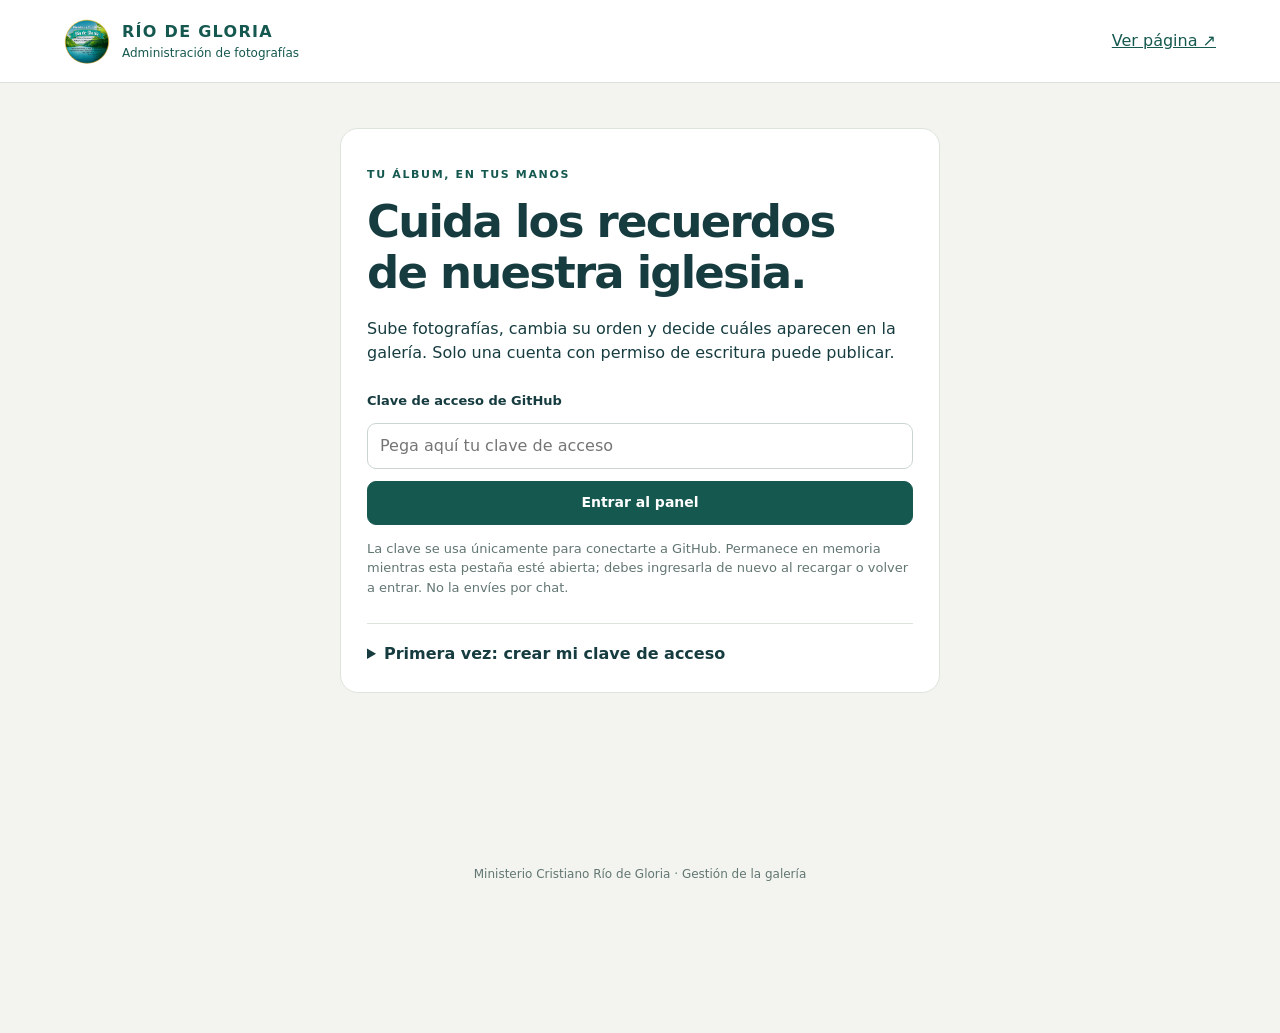
==== admin.html @ ab8c47f9 "Agregar panel visual para subir, ordenar y retirar fotos de la galería" ====
<!doctype html>
<html lang="es">
<head>
<meta charset="utf-8"><meta name="viewport" content="width=device-width,initial-scale=1">
<meta name="robots" content="noindex,nofollow"><meta name="referrer" content="no-referrer">
<meta http-equiv="Content-Security-Policy" content="default-src 'none'; script-src 'self'; style-src 'self'; img-src 'self' blob: data:; connect-src 'self' https://api.github.com; base-uri 'none'; form-action 'none'; object-src 'none'">
<title>Administrar fotografías · Río de Gloria</title>
<link rel="icon" href="log/logo-iglesia.jpeg"><link rel="stylesheet" href="assets/admin.css">
<script src="assets/admin.js" defer></script>
</head>
<body>
<header><a class="brand" href="index.html"><img src="log/logo-iglesia.jpeg" alt=""><span>RÍO DE GLORIA<small>Administración de fotografías</small></span></a><a href="index.html" target="_blank" rel="noopener">Ver página ↗</a></header>
<main>
<section id="login" class="login panel">
<p class="eyebrow">TU ÁLBUM, EN TUS MANOS</p><h1>Cuida los recuerdos<br>de nuestra iglesia.</h1>
<p>Sube fotografías, cambia su orden y decide cuáles aparecen en la galería. Solo una cuenta con permiso de escritura puede publicar.</p>
<form id="connect-form"><label for="token">Clave de acceso de GitHub</label><input id="token" type="password" autocomplete="off" spellcheck="false" required placeholder="Pega aquí tu clave de acceso"><button class="primary" type="submit" id="connect">Entrar al panel</button></form>
<p class="muted">La clave se usa únicamente para conectarte a GitHub. Permanece en memoria mientras esta pestaña esté abierta; debes ingresarla de nuevo al recargar o volver a entrar. No la envíes por chat.</p>
<details><summary>Primera vez: crear mi clave de acceso</summary><ol><li>Entra con la cuenta <strong>RiodeGloria</strong> a <a href="https://github.com/settings/personal-access-tokens/new" target="_blank" rel="noopener noreferrer">crear una clave en GitHub ↗</a>.</li><li>Escribe un nombre, por ejemplo <strong>Panel de fotos</strong>, y elige una fecha de vencimiento.</li><li>En <strong>Resource owner</strong>, elige <strong>RiodeGloria</strong>. En <strong>Repository access</strong>, selecciona <strong>Only select repositories</strong> y marca solo <strong>rio-de-gloria</strong>.</li><li>En los permisos del repositorio, agrega <strong>Contents: Read and write</strong>. Metadata de lectura se incluye automáticamente. No necesitas otros permisos.</li><li>Presiona <strong>Generate token</strong>, copia la clave y pégala arriba. Guárdala en tu administrador de contraseñas para volver a entrar; puedes revocarla desde GitHub cuando quieras.</li></ol></details>
</section>
<div id="status" role="status" aria-live="polite"></div>
<section id="editor" hidden>
<div class="heading"><div><p class="eyebrow">ÁLBUM DE LA IGLESIA</p><h1>Mis fotografías <span id="total"></span></h1><p>Arrastra las fotos en computadora o usa «Mover a» en tu teléfono.</p></div><button id="logout" type="button">Salir</button></div>
<div class="panel toolbar"><label class="upload primary">＋ Subir fotografías<input id="upload" type="file" accept="image/jpeg,image/png,image/webp" multiple></label><label>Categoría<select id="filter"><option>Todas</option><option>Historia</option><option>Construcción</option><option>Cultos</option><option>Comunidad</option><option>Espacios</option></select></label><label class="search">Buscar<input id="search" type="search" placeholder="Descripción de la fotografía"></label></div>
<p class="hint">Los números indican la posición en la galería completa. Puedes seleccionar varias fotos JPG, PNG o WebP (máximo 20 por carga y 20 MB por foto). Se optimizan automáticamente para la página.</p>
<div id="photo-grid" class="photo-grid"></div><p id="empty" hidden>No hay fotografías para mostrar con este filtro.</p>
<div class="savebar"><div><strong id="changes">Sin cambios pendientes</strong><small>Los cambios solo aparecen en la página después de publicar.</small></div><div class="actions"><button id="undo" disabled>Deshacer</button><button id="preview">Vista previa</button><button id="publish" class="primary" disabled>Guardar y publicar</button></div></div>
</section>
</main>
<dialog id="confirm"><h2>¿Publicar los cambios?</h2><p id="summary"></p><p>Se actualizará la galería de la página pública. GitHub puede tardar unos minutos en mostrar la nueva versión.</p><div class="actions"><button id="cancel-publish">Seguir editando</button><button id="confirm-publish" class="primary">Sí, publicar</button></div></dialog>
<dialog id="preview-dialog"><div class="heading"><h2>Vista previa del álbum</h2><button id="close-preview">Cerrar ✕</button></div><p>Este es el orden completo que tendrá la galería. Toca una imagen para ampliarla.</p><div id="preview-grid" class="preview-grid"></div></dialog>
<dialog id="zoom"><button id="close-zoom">Cerrar ✕</button><img id="zoom-image" alt=""><p id="zoom-caption"></p></dialog>
<footer>Ministerio Cristiano Río de Gloria · Gestión de la galería</footer>
</body></html>
---- assets/admin.css ----
:root{font-family:system-ui,-apple-system,sans-serif;color:#163c40;background:#f3f4ef;font-size:16px;line-height:1.5;--green:#15584f;--muted:#627672}*{box-sizing:border-box}body{margin:0}a{color:var(--green)}header{display:flex;align-items:center;justify-content:space-between;padding:18px max(5vw,20px);background:#fff;border-bottom:1px solid #dbe2da;gap:16px}.brand{display:flex;gap:12px;align-items:center;text-decoration:none;font-weight:800;letter-spacing:.08em}.brand img{width:46px;height:46px;border-radius:50%;object-fit:cover}.brand small{display:block;font-weight:400;letter-spacing:0;font-size:12px}main{max-width:1240px;margin:auto;padding:35px 24px 150px}h1{font-size:clamp(29px,4vw,45px);line-height:1.15;letter-spacing:-.04em;margin:8px 0 18px}h2{line-height:1.2}.eyebrow{font-size:11px;font-weight:800;letter-spacing:.15em;color:var(--green)}p{margin:12px 0}.panel{background:#fff;border:1px solid #dde4db;border-radius:18px;padding:26px}.login{max-width:600px;margin:10px auto}.login form{display:grid;gap:12px;margin:26px 0 14px}.muted,.hint{color:var(--muted);font-size:13px}.hint{margin:20px 0}details{margin-top:26px;padding-top:18px;border-top:1px solid #dde4db}summary{cursor:pointer;font-weight:700}li{padding:7px 0}label{display:grid;gap:5px;font-size:13px;font-weight:650}input,select,button,.upload{font:inherit;border-radius:9px;border:1px solid #cad6cf;background:#fff;color:inherit;padding:10px 12px;min-height:44px}input,select{width:100%;min-width:0}button,.upload{cursor:pointer;font-size:14px;font-weight:650}button:hover{background:#edf3ed}button:disabled{opacity:.45;cursor:default}.primary{background:var(--green);color:white;border-color:var(--green)}.primary:hover{background:#0e453e}.heading{display:flex;justify-content:space-between;align-items:center;gap:16px}.heading p:not(.eyebrow){color:var(--muted)}#total{display:inline-block;border-radius:10px;background:#e3eadd;padding:4px 10px;font-size:19px;vertical-align:middle;letter-spacing:0}.toolbar{display:flex;align-items:end;gap:16px;padding:18px;flex-wrap:wrap}.toolbar label{flex:1;min-width:140px}.toolbar .upload{flex:0 0 auto;display:block;position:relative;overflow:hidden;padding:12px 18px;font-size:14px}.upload input{position:absolute;inset:0;width:100%;opacity:0;cursor:pointer}.search{flex:2!important}.photo-grid{display:grid;grid-template-columns:repeat(4,minmax(0,1fr));gap:18px}.photo{background:#fff;border:1px solid #dde4db;border-radius:14px;overflow:hidden}.photo.dragging{opacity:.4}.photo.drop-target{outline:3px solid #3b947e}.thumb{position:relative;background:#e7eae4;height:174px}.thumb img{width:100%;height:100%;object-fit:cover;cursor:zoom-in}.number{position:absolute;top:10px;left:10px;background:#fff;color:#16433b;border-radius:20px;padding:3px 10px;font-size:13px;font-weight:800;box-shadow:0 1px 5px #0002}.new{position:absolute;bottom:8px;right:8px;background:#15584f;color:white;border-radius:5px;padding:2px 7px;font-size:11px}.card-body{padding:13px;display:grid;gap:11px}.card-body input,.card-body select{font-size:13px}.move-row{display:flex;gap:6px;align-items:end}.move-row label{flex:1}.move-row input{width:100%}.move-row button{padding:9px}.bottom-row{display:flex;gap:6px;justify-content:space-between}.remove{color:#963b34;border-color:#e1c9c6}.savebar{position:fixed;z-index:10;bottom:0;left:0;right:0;background:#fff;box-shadow:0 -3px 20px #183e3714;border-top:1px solid #dbe2da;padding:18px max(24px,calc((100vw - 1192px)/2));display:flex;align-items:center;justify-content:space-between;gap:15px}.savebar small{display:block;font-size:12px;color:var(--muted)}.actions{display:flex;gap:8px;flex-wrap:wrap}#status:empty{display:none}#status{position:sticky;top:10px;z-index:20;background:#e2efdf;border:1px solid #b8d5af;border-radius:12px;padding:14px 18px;margin:0 0 24px;overflow-wrap:anywhere}#status.error{background:#fff0ed;border-color:#e9aaa0;color:#842b23}dialog{border:1px solid #d7dfd3;border-radius:18px;padding:26px;max-width:min(620px,94vw);color:inherit}dialog::backdrop{background:#082a28bd}#preview-dialog{max-width:1000px;width:94vw;height:88vh}.preview-grid{display:grid;grid-template-columns:repeat(4,minmax(0,1fr));gap:15px}.preview-grid button{padding:0;overflow:hidden;text-align:left}.preview-grid img{display:block;width:100%;height:150px;object-fit:cover}.preview-grid span{display:block;padding:8px;font-size:12px}#zoom{max-width:94vw;width:900px;text-align:right}#zoom-image{display:block;width:100%;height:65vh;object-fit:contain;margin-top:15px}#zoom-caption{text-align:center}footer{text-align:center;color:var(--muted);font-size:12px;padding:12px 20px 150px}[hidden]{display:none!important}:focus-visible{outline:3px solid #c89527;outline-offset:3px}body.busy #editor{pointer-events:none;opacity:.7}@media(max-width:1000px){.photo-grid{grid-template-columns:repeat(3,minmax(0,1fr))}}@media(max-width:700px){.photo-grid{grid-template-columns:repeat(2,minmax(0,1fr));gap:12px}main{padding:22px 14px 200px}.panel{padding:19px}.thumb{height:160px}.card-body{padding:10px}.savebar{padding:12px 14px;display:block}.savebar .actions{margin-top:10px}.savebar .actions button{flex:1;font-size:12px;padding:9px 7px}.toolbar .upload{width:100%;text-align:center}.preview-grid{grid-template-columns:repeat(2,minmax(0,1fr))}header{padding:15px}.brand{font-size:12px}header>a:last-child{font-size:12px}.bottom-row button{font-size:12px;padding:7px}.login{margin:0}.move-row button{font-size:12px}.heading h1{font-size:30px}}@media(max-width:370px){.photo-grid{grid-template-columns:1fr}.thumb{height:220px}}
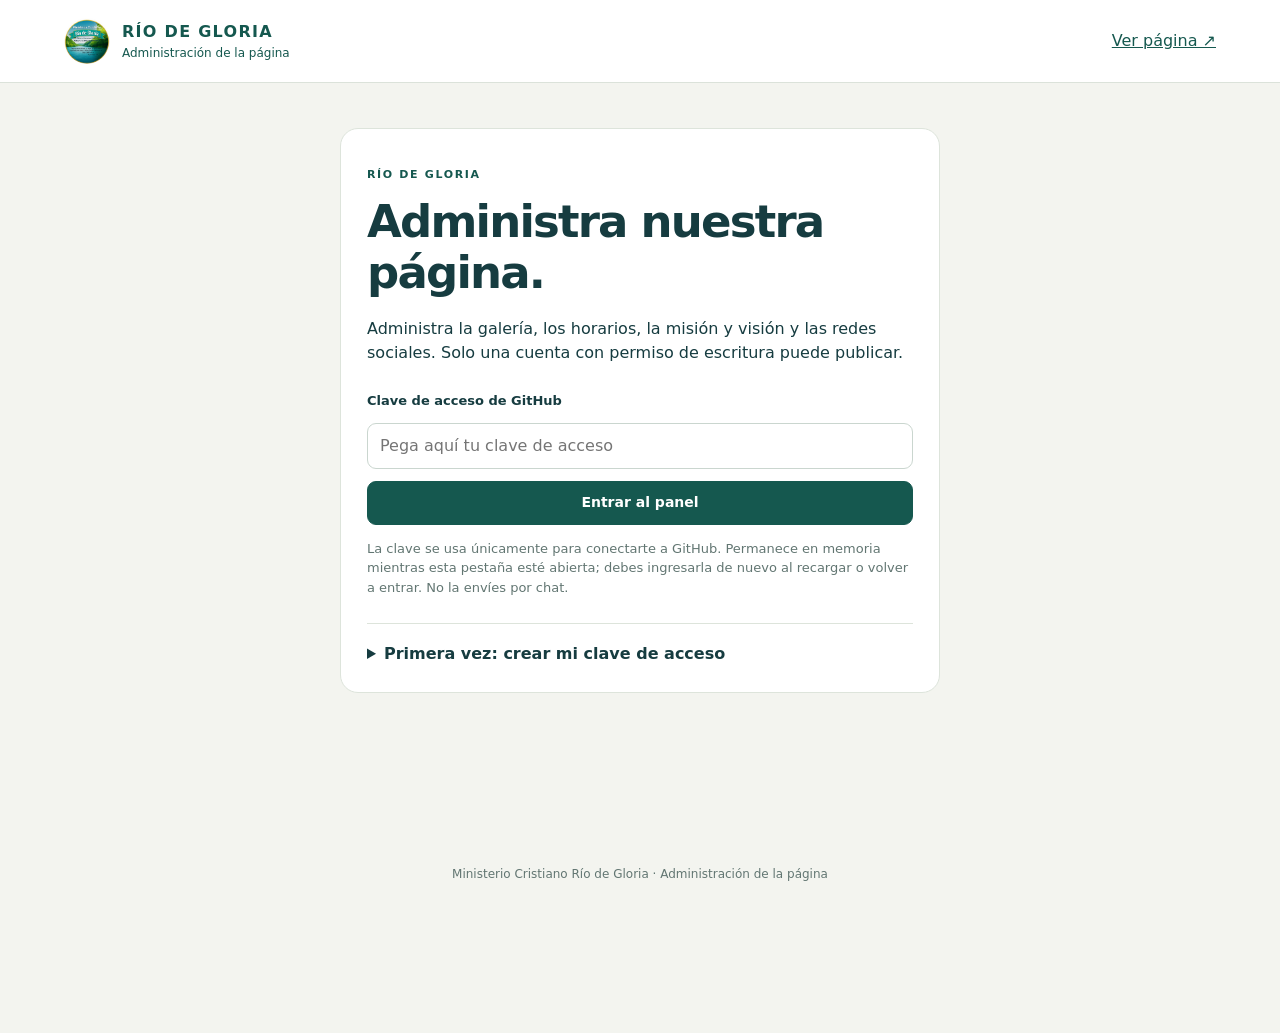
==== commit 075ee4ef: "Ampliar panel: horarios, fotografías de cultos, misión, visión y redes sociales" ====
--- a/admin.html
+++ b/admin.html
@@ -4,31 +4,38 @@
 <meta charset="utf-8"><meta name="viewport" content="width=device-width,initial-scale=1">
 <meta name="robots" content="noindex,nofollow"><meta name="referrer" content="no-referrer">
 <meta http-equiv="Content-Security-Policy" content="default-src 'none'; script-src 'self'; style-src 'self'; img-src 'self' blob: data:; connect-src 'self' https://api.github.com; base-uri 'none'; form-action 'none'; object-src 'none'">
-<title>Administrar fotografías · Río de Gloria</title>
-<link rel="icon" href="log/logo-iglesia.jpeg"><link rel="stylesheet" href="assets/admin.css">
-<script src="assets/admin.js" defer></script>
+<title>Administrar página · Río de Gloria</title>
+<link rel="icon" href="log/logo-iglesia.jpeg"><link rel="stylesheet" href="assets/admin.css?v=2">
+<script src="assets/admin.js?v=2" defer></script>
 </head>
 <body>
-<header><a class="brand" href="index.html"><img src="log/logo-iglesia.jpeg" alt=""><span>RÍO DE GLORIA<small>Administración de fotografías</small></span></a><a href="index.html" target="_blank" rel="noopener">Ver página ↗</a></header>
+<header><a class="brand" href="index.html"><img src="log/logo-iglesia.jpeg" alt=""><span>RÍO DE GLORIA<small>Administración de la página</small></span></a><a href="index.html" target="_blank" rel="noopener">Ver página ↗</a></header>
 <main>
 <section id="login" class="login panel">
-<p class="eyebrow">TU ÁLBUM, EN TUS MANOS</p><h1>Cuida los recuerdos<br>de nuestra iglesia.</h1>
-<p>Sube fotografías, cambia su orden y decide cuáles aparecen en la galería. Solo una cuenta con permiso de escritura puede publicar.</p>
+<p class="eyebrow">RÍO DE GLORIA</p><h1>Administra nuestra página.</h1>
+<p>Administra la galería, los horarios, la misión y visión y las redes sociales. Solo una cuenta con permiso de escritura puede publicar.</p>
 <form id="connect-form"><label for="token">Clave de acceso de GitHub</label><input id="token" type="password" autocomplete="off" spellcheck="false" required placeholder="Pega aquí tu clave de acceso"><button class="primary" type="submit" id="connect">Entrar al panel</button></form>
 <p class="muted">La clave se usa únicamente para conectarte a GitHub. Permanece en memoria mientras esta pestaña esté abierta; debes ingresarla de nuevo al recargar o volver a entrar. No la envíes por chat.</p>
 <details><summary>Primera vez: crear mi clave de acceso</summary><ol><li>Entra con la cuenta <strong>RiodeGloria</strong> a <a href="https://github.com/settings/personal-access-tokens/new" target="_blank" rel="noopener noreferrer">crear una clave en GitHub ↗</a>.</li><li>Escribe un nombre, por ejemplo <strong>Panel de fotos</strong>, y elige una fecha de vencimiento.</li><li>En <strong>Resource owner</strong>, elige <strong>RiodeGloria</strong>. En <strong>Repository access</strong>, selecciona <strong>Only select repositories</strong> y marca solo <strong>rio-de-gloria</strong>.</li><li>En los permisos del repositorio, agrega <strong>Contents: Read and write</strong>. Metadata de lectura se incluye automáticamente. No necesitas otros permisos.</li><li>Presiona <strong>Generate token</strong>, copia la clave y pégala arriba. Guárdala en tu administrador de contraseñas para volver a entrar; puedes revocarla desde GitHub cuando quieras.</li></ol></details>
 </section>
 <div id="status" role="status" aria-live="polite"></div>
 <section id="editor" hidden>
-<div class="heading"><div><p class="eyebrow">ÁLBUM DE LA IGLESIA</p><h1>Mis fotografías <span id="total"></span></h1><p>Arrastra las fotos en computadora o usa «Mover a» en tu teléfono.</p></div><button id="logout" type="button">Salir</button></div>
+<div class="heading"><div><p class="eyebrow">MINISTERIO CRISTIANO</p><h1>Administrar página</h1></div><button id="logout" type="button">Salir</button></div>
+<nav class="editor-tabs" aria-label="Apartados del panel"><button data-panel="gallery" aria-pressed="true">Galería</button><button data-panel="schedule" aria-pressed="false">Horarios</button><button data-panel="identity" aria-pressed="false">Misión y visión</button><button data-panel="social" aria-pressed="false">Redes sociales</button></nav>
+<section id="panel-gallery"><h2>Mis fotografías <span id="total"></span></h2><p>Arrastra las fotos en computadora o usa «Mover a» en tu teléfono.</p>
 <div class="panel toolbar"><label class="upload primary">＋ Subir fotografías<input id="upload" type="file" accept="image/jpeg,image/png,image/webp" multiple></label><label>Categoría<select id="filter"><option>Todas</option><option>Historia</option><option>Construcción</option><option>Cultos</option><option>Comunidad</option><option>Espacios</option></select></label><label class="search">Buscar<input id="search" type="search" placeholder="Descripción de la fotografía"></label></div>
 <p class="hint">Los números indican la posición en la galería completa. Puedes seleccionar varias fotos JPG, PNG o WebP (máximo 20 por carga y 20 MB por foto). Se optimizan automáticamente para la página.</p>
 <div id="photo-grid" class="photo-grid"></div><p id="empty" hidden>No hay fotografías para mostrar con este filtro.</p>
+</section>
+<section id="panel-schedule" hidden><h2>Horarios de cultos</h2><p>Cambia los textos, las horas y la fotografía de cada tarjeta. Las horas corresponden a El Salvador.</p><div id="schedule-editor" class="schedule-editor"></div></section>
+<section id="panel-identity" class="panel" hidden><h2>Misión y visión</h2><p>Escribe los textos oficiales de la iglesia. Si dejas un campo vacío, ese apartado no se mostrará.</p><div id="identity-editor" class="form-fields"></div></section>
+<section id="panel-social" class="panel" hidden><h2>Redes sociales</h2><p>Pega el enlace completo de cada cuenta, comenzando con https://. Deja vacío lo que no quieras mostrar. Para WhatsApp puedes usar https://wa.me/503 seguido del número.</p><div id="social-editor" class="form-fields"></div></section>
 <div class="savebar"><div><strong id="changes">Sin cambios pendientes</strong><small>Los cambios solo aparecen en la página después de publicar.</small></div><div class="actions"><button id="undo" disabled>Deshacer</button><button id="preview">Vista previa</button><button id="publish" class="primary" disabled>Guardar y publicar</button></div></div>
 </section>
 </main>
-<dialog id="confirm"><h2>¿Publicar los cambios?</h2><p id="summary"></p><p>Se actualizará la galería de la página pública. GitHub puede tardar unos minutos en mostrar la nueva versión.</p><div class="actions"><button id="cancel-publish">Seguir editando</button><button id="confirm-publish" class="primary">Sí, publicar</button></div></dialog>
-<dialog id="preview-dialog"><div class="heading"><h2>Vista previa del álbum</h2><button id="close-preview">Cerrar ✕</button></div><p>Este es el orden completo que tendrá la galería. Toca una imagen para ampliarla.</p><div id="preview-grid" class="preview-grid"></div></dialog>
+<dialog id="confirm"><h2>¿Publicar los cambios?</h2><p id="summary"></p><p>Se actualizarán los apartados que hayas modificado en la página pública. GitHub puede tardar unos minutos en mostrar la nueva versión.</p><div class="actions"><button id="cancel-publish">Seguir editando</button><button id="confirm-publish" class="primary">Sí, publicar</button></div></dialog>
+<dialog id="preview-dialog"><div class="heading"><h2>Vista previa de los cambios</h2><button id="close-preview">Cerrar ✕</button></div><p>Este es el orden completo que tendrá la galería. Toca una imagen para ampliarla.</p><div id="content-preview"></div><h3>Galería</h3><div id="preview-grid" class="preview-grid"></div></dialog>
 <dialog id="zoom"><button id="close-zoom">Cerrar ✕</button><img id="zoom-image" alt=""><p id="zoom-caption"></p></dialog>
-<footer>Ministerio Cristiano Río de Gloria · Gestión de la galería</footer>
+<footer>Ministerio Cristiano Río de Gloria · Administración de la página</footer>
 </body></html>
+
--- a/assets/admin.css
+++ b/assets/admin.css
@@ -1 +1,4 @@
 :root{font-family:system-ui,-apple-system,sans-serif;color:#163c40;background:#f3f4ef;font-size:16px;line-height:1.5;--green:#15584f;--muted:#627672}*{box-sizing:border-box}body{margin:0}a{color:var(--green)}header{display:flex;align-items:center;justify-content:space-between;padding:18px max(5vw,20px);background:#fff;border-bottom:1px solid #dbe2da;gap:16px}.brand{display:flex;gap:12px;align-items:center;text-decoration:none;font-weight:800;letter-spacing:.08em}.brand img{width:46px;height:46px;border-radius:50%;object-fit:cover}.brand small{display:block;font-weight:400;letter-spacing:0;font-size:12px}main{max-width:1240px;margin:auto;padding:35px 24px 150px}h1{font-size:clamp(29px,4vw,45px);line-height:1.15;letter-spacing:-.04em;margin:8px 0 18px}h2{line-height:1.2}.eyebrow{font-size:11px;font-weight:800;letter-spacing:.15em;color:var(--green)}p{margin:12px 0}.panel{background:#fff;border:1px solid #dde4db;border-radius:18px;padding:26px}.login{max-width:600px;margin:10px auto}.login form{display:grid;gap:12px;margin:26px 0 14px}.muted,.hint{color:var(--muted);font-size:13px}.hint{margin:20px 0}details{margin-top:26px;padding-top:18px;border-top:1px solid #dde4db}summary{cursor:pointer;font-weight:700}li{padding:7px 0}label{display:grid;gap:5px;font-size:13px;font-weight:650}input,select,button,.upload{font:inherit;border-radius:9px;border:1px solid #cad6cf;background:#fff;color:inherit;padding:10px 12px;min-height:44px}input,select{width:100%;min-width:0}button,.upload{cursor:pointer;font-size:14px;font-weight:650}button:hover{background:#edf3ed}button:disabled{opacity:.45;cursor:default}.primary{background:var(--green);color:white;border-color:var(--green)}.primary:hover{background:#0e453e}.heading{display:flex;justify-content:space-between;align-items:center;gap:16px}.heading p:not(.eyebrow){color:var(--muted)}#total{display:inline-block;border-radius:10px;background:#e3eadd;padding:4px 10px;font-size:19px;vertical-align:middle;letter-spacing:0}.toolbar{display:flex;align-items:end;gap:16px;padding:18px;flex-wrap:wrap}.toolbar label{flex:1;min-width:140px}.toolbar .upload{flex:0 0 auto;display:block;position:relative;overflow:hidden;padding:12px 18px;font-size:14px}.upload input{position:absolute;inset:0;width:100%;opacity:0;cursor:pointer}.search{flex:2!important}.photo-grid{display:grid;grid-template-columns:repeat(4,minmax(0,1fr));gap:18px}.photo{background:#fff;border:1px solid #dde4db;border-radius:14px;overflow:hidden}.photo.dragging{opacity:.4}.photo.drop-target{outline:3px solid #3b947e}.thumb{position:relative;background:#e7eae4;height:174px}.thumb img{width:100%;height:100%;object-fit:cover;cursor:zoom-in}.number{position:absolute;top:10px;left:10px;background:#fff;color:#16433b;border-radius:20px;padding:3px 10px;font-size:13px;font-weight:800;box-shadow:0 1px 5px #0002}.new{position:absolute;bottom:8px;right:8px;background:#15584f;color:white;border-radius:5px;padding:2px 7px;font-size:11px}.card-body{padding:13px;display:grid;gap:11px}.card-body input,.card-body select{font-size:13px}.move-row{display:flex;gap:6px;align-items:end}.move-row label{flex:1}.move-row input{width:100%}.move-row button{padding:9px}.bottom-row{display:flex;gap:6px;justify-content:space-between}.remove{color:#963b34;border-color:#e1c9c6}.savebar{position:fixed;z-index:10;bottom:0;left:0;right:0;background:#fff;box-shadow:0 -3px 20px #183e3714;border-top:1px solid #dbe2da;padding:18px max(24px,calc((100vw - 1192px)/2));display:flex;align-items:center;justify-content:space-between;gap:15px}.savebar small{display:block;font-size:12px;color:var(--muted)}.actions{display:flex;gap:8px;flex-wrap:wrap}#status:empty{display:none}#status{position:sticky;top:10px;z-index:20;background:#e2efdf;border:1px solid #b8d5af;border-radius:12px;padding:14px 18px;margin:0 0 24px;overflow-wrap:anywhere}#status.error{background:#fff0ed;border-color:#e9aaa0;color:#842b23}dialog{border:1px solid #d7dfd3;border-radius:18px;padding:26px;max-width:min(620px,94vw);color:inherit}dialog::backdrop{background:#082a28bd}#preview-dialog{max-width:1000px;width:94vw;height:88vh}.preview-grid{display:grid;grid-template-columns:repeat(4,minmax(0,1fr));gap:15px}.preview-grid button{padding:0;overflow:hidden;text-align:left}.preview-grid img{display:block;width:100%;height:150px;object-fit:cover}.preview-grid span{display:block;padding:8px;font-size:12px}#zoom{max-width:94vw;width:900px;text-align:right}#zoom-image{display:block;width:100%;height:65vh;object-fit:contain;margin-top:15px}#zoom-caption{text-align:center}footer{text-align:center;color:var(--muted);font-size:12px;padding:12px 20px 150px}[hidden]{display:none!important}:focus-visible{outline:3px solid #c89527;outline-offset:3px}body.busy #editor{pointer-events:none;opacity:.7}@media(max-width:1000px){.photo-grid{grid-template-columns:repeat(3,minmax(0,1fr))}}@media(max-width:700px){.photo-grid{grid-template-columns:repeat(2,minmax(0,1fr));gap:12px}main{padding:22px 14px 200px}.panel{padding:19px}.thumb{height:160px}.card-body{padding:10px}.savebar{padding:12px 14px;display:block}.savebar .actions{margin-top:10px}.savebar .actions button{flex:1;font-size:12px;padding:9px 7px}.toolbar .upload{width:100%;text-align:center}.preview-grid{grid-template-columns:repeat(2,minmax(0,1fr))}header{padding:15px}.brand{font-size:12px}header>a:last-child{font-size:12px}.bottom-row button{font-size:12px;padding:7px}.login{margin:0}.move-row button{font-size:12px}.heading h1{font-size:30px}}@media(max-width:370px){.photo-grid{grid-template-columns:1fr}.thumb{height:220px}}
+
+
+.editor-tabs{display:flex;gap:8px;flex-wrap:wrap;margin:12px 0 28px}.editor-tabs [aria-pressed=true]{background:var(--green);color:white}.form-fields{display:grid;gap:24px;max-width:800px}textarea{font:inherit;line-height:1.6;border:1px solid #cad6cf;border-radius:9px;padding:12px;resize:vertical;width:100%;color:inherit}.schedule-editor{display:grid;grid-template-columns:repeat(2,minmax(0,1fr));gap:20px}.service-editor{display:grid;gap:14px;align-content:start}.service-editor h3{margin:0}.service-thumb{width:100%;aspect-ratio:16/10;object-fit:cover;border-radius:9px}.time-fields{display:grid;grid-template-columns:1fr 130px;gap:12px}.photo-picker{width:94vw;max-width:1000px;height:85vh}#content-preview p{white-space:pre-wrap;overflow-wrap:anywhere}#content-preview .panel{padding:15px}input[type=file]{font-size:12px} @media(max-width:700px){.schedule-editor{grid-template-columns:1fr}.editor-tabs button{flex:1 1 40%}.time-fields{grid-template-columns:1fr}.service-editor{padding:16px}}
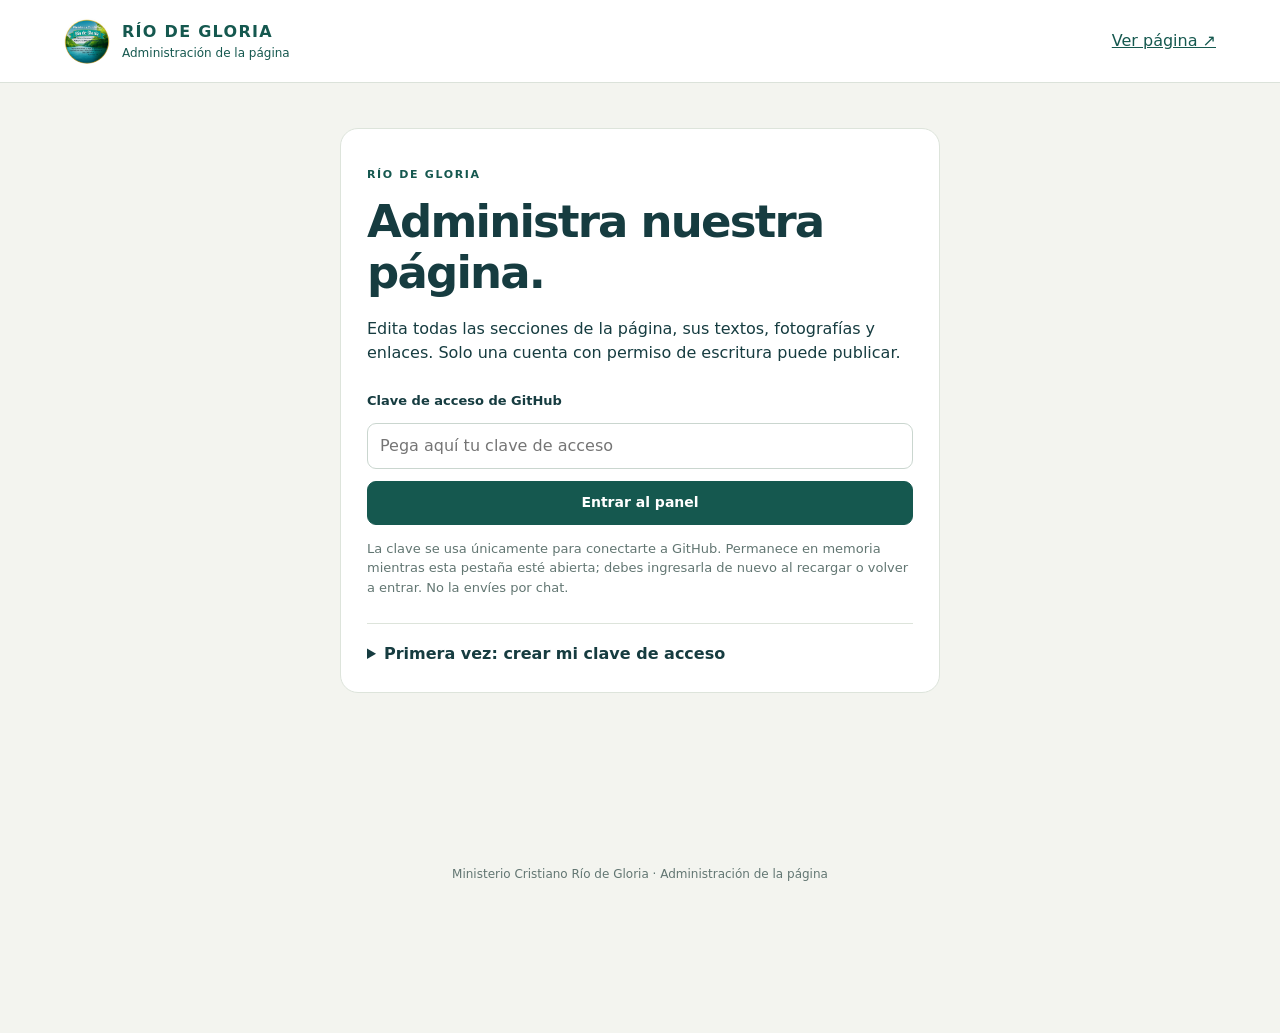
==== commit bf40c7d7: "Permitir editar todas las secciones y reproductor desde el panel" ====
--- a/admin.html
+++ b/admin.html
@@ -5,15 +5,15 @@
 <meta name="robots" content="noindex,nofollow"><meta name="referrer" content="no-referrer">
 <meta http-equiv="Content-Security-Policy" content="default-src 'none'; script-src 'self'; style-src 'self'; img-src 'self' blob: data:; connect-src 'self' https://api.github.com; base-uri 'none'; form-action 'none'; object-src 'none'">
 <title>Administrar página · Río de Gloria</title>
-<link rel="icon" href="log/logo-iglesia.jpeg"><link rel="stylesheet" href="assets/admin.css?v=2">
-<script src="assets/admin.js?v=2" defer></script>
+<link rel="icon" href="log/logo-iglesia.jpeg"><link rel="stylesheet" href="assets/admin.css?v=4">
+<script src="assets/admin.js?v=4" defer></script>
 </head>
 <body>
 <header><a class="brand" href="index.html"><img src="log/logo-iglesia.jpeg" alt=""><span>RÍO DE GLORIA<small>Administración de la página</small></span></a><a href="index.html" target="_blank" rel="noopener">Ver página ↗</a></header>
 <main>
 <section id="login" class="login panel">
 <p class="eyebrow">RÍO DE GLORIA</p><h1>Administra nuestra página.</h1>
-<p>Administra la galería, los horarios, la misión y visión y las redes sociales. Solo una cuenta con permiso de escritura puede publicar.</p>
+<p>Edita todas las secciones de la página, sus textos, fotografías y enlaces. Solo una cuenta con permiso de escritura puede publicar.</p>
 <form id="connect-form"><label for="token">Clave de acceso de GitHub</label><input id="token" type="password" autocomplete="off" spellcheck="false" required placeholder="Pega aquí tu clave de acceso"><button class="primary" type="submit" id="connect">Entrar al panel</button></form>
 <p class="muted">La clave se usa únicamente para conectarte a GitHub. Permanece en memoria mientras esta pestaña esté abierta; debes ingresarla de nuevo al recargar o volver a entrar. No la envíes por chat.</p>
 <details><summary>Primera vez: crear mi clave de acceso</summary><ol><li>Entra con la cuenta <strong>RiodeGloria</strong> a <a href="https://github.com/settings/personal-access-tokens/new" target="_blank" rel="noopener noreferrer">crear una clave en GitHub ↗</a>.</li><li>Escribe un nombre, por ejemplo <strong>Panel de fotos</strong>, y elige una fecha de vencimiento.</li><li>En <strong>Resource owner</strong>, elige <strong>RiodeGloria</strong>. En <strong>Repository access</strong>, selecciona <strong>Only select repositories</strong> y marca solo <strong>rio-de-gloria</strong>.</li><li>En los permisos del repositorio, agrega <strong>Contents: Read and write</strong>. Metadata de lectura se incluye automáticamente. No necesitas otros permisos.</li><li>Presiona <strong>Generate token</strong>, copia la clave y pégala arriba. Guárdala en tu administrador de contraseñas para volver a entrar; puedes revocarla desde GitHub cuando quieras.</li></ol></details>
@@ -21,12 +21,13 @@
 <div id="status" role="status" aria-live="polite"></div>
 <section id="editor" hidden>
 <div class="heading"><div><p class="eyebrow">MINISTERIO CRISTIANO</p><h1>Administrar página</h1></div><button id="logout" type="button">Salir</button></div>
-<nav class="editor-tabs" aria-label="Apartados del panel"><button data-panel="gallery" aria-pressed="true">Galería</button><button data-panel="schedule" aria-pressed="false">Horarios</button><button data-panel="identity" aria-pressed="false">Misión y visión</button><button data-panel="social" aria-pressed="false">Redes sociales</button></nav>
+<nav class="editor-tabs" aria-label="Apartados del panel"><button data-panel="sections" aria-pressed="false">Todas las secciones</button><button data-panel="gallery" aria-pressed="true">Galería</button><button data-panel="schedule" aria-pressed="false">Horarios</button><button data-panel="identity" aria-pressed="false">Misión y visión</button><button data-panel="social" aria-pressed="false">Redes sociales</button></nav>
 <section id="panel-gallery"><h2>Mis fotografías <span id="total"></span></h2><p>Arrastra las fotos en computadora o usa «Mover a» en tu teléfono.</p>
-<div class="panel toolbar"><label class="upload primary">＋ Subir fotografías<input id="upload" type="file" accept="image/jpeg,image/png,image/webp" multiple></label><label>Categoría<select id="filter"><option>Todas</option><option>Historia</option><option>Construcción</option><option>Cultos</option><option>Comunidad</option><option>Espacios</option></select></label><label class="search">Buscar<input id="search" type="search" placeholder="Descripción de la fotografía"></label></div>
+<div class="panel toolbar"><label class="upload primary">＋ Subir fotografías<input id="upload" type="file" accept="image/jpeg,image/png,image/webp" multiple></label><label>Categoría<select id="filter"><option>Todas</option><option>Historia</option><option>Construcción</option><option>Cultos</option><option>Comunidad</option><option>Espacios</option><option>Pastores y obreros</option></select></label><label class="search">Buscar<input id="search" type="search" placeholder="Descripción de la fotografía"></label></div>
 <p class="hint">Los números indican la posición en la galería completa. Puedes seleccionar varias fotos JPG, PNG o WebP (máximo 20 por carga y 20 MB por foto). Se optimizan automáticamente para la página.</p>
 <div id="photo-grid" class="photo-grid"></div><p id="empty" hidden>No hay fotografías para mostrar con este filtro.</p>
 </section>
+<section id="panel-sections" class="panel" hidden><h2>Editar todas las secciones</h2><p>Elige una sección y modifica sus textos, fotografías y enlaces. Los cambios se publican al pulsar Guardar y publicar. Para los enlaces utiliza https://, mailto: para correo o tel: para teléfono. Los enlaces internos existentes también se pueden conservar.</p><label>Sección<select id="section-select"></select></label><h2 id="section-title"></h2><div id="section-fields" class="section-fields"></div></section>
 <section id="panel-schedule" hidden><h2>Horarios de cultos</h2><p>Cambia los textos, las horas y la fotografía de cada tarjeta. Las horas corresponden a El Salvador.</p><div id="schedule-editor" class="schedule-editor"></div></section>
 <section id="panel-identity" class="panel" hidden><h2>Misión y visión</h2><p>Escribe los textos oficiales de la iglesia. Si dejas un campo vacío, ese apartado no se mostrará.</p><div id="identity-editor" class="form-fields"></div></section>
 <section id="panel-social" class="panel" hidden><h2>Redes sociales</h2><p>Pega el enlace completo de cada cuenta, comenzando con https://. Deja vacío lo que no quieras mostrar. Para WhatsApp puedes usar https://wa.me/503 seguido del número.</p><div id="social-editor" class="form-fields"></div></section>
@@ -39,3 +40,4 @@
 <footer>Ministerio Cristiano Río de Gloria · Administración de la página</footer>
 </body></html>
 
+
--- a/assets/admin.css
+++ b/assets/admin.css
@@ -2,3 +2,6 @@
 
 
 .editor-tabs{display:flex;gap:8px;flex-wrap:wrap;margin:12px 0 28px}.editor-tabs [aria-pressed=true]{background:var(--green);color:white}.form-fields{display:grid;gap:24px;max-width:800px}textarea{font:inherit;line-height:1.6;border:1px solid #cad6cf;border-radius:9px;padding:12px;resize:vertical;width:100%;color:inherit}.schedule-editor{display:grid;grid-template-columns:repeat(2,minmax(0,1fr));gap:20px}.service-editor{display:grid;gap:14px;align-content:start}.service-editor h3{margin:0}.service-thumb{width:100%;aspect-ratio:16/10;object-fit:cover;border-radius:9px}.time-fields{display:grid;grid-template-columns:1fr 130px;gap:12px}.photo-picker{width:94vw;max-width:1000px;height:85vh}#content-preview p{white-space:pre-wrap;overflow-wrap:anywhere}#content-preview .panel{padding:15px}input[type=file]{font-size:12px} @media(max-width:700px){.schedule-editor{grid-template-columns:1fr}.editor-tabs button{flex:1 1 40%}.time-fields{grid-template-columns:1fr}.service-editor{padding:16px}}
+
+
+.section-fields{display:grid;gap:20px;grid-template-columns:repeat(2,minmax(0,1fr))}.section-field{border:1px solid #dde4db;border-radius:12px;padding:16px;display:grid;gap:12px;align-content:start}.section-field textarea{min-height:100px;height:110px}.section-field h3{font-size:16px;margin:0}.section-thumb{display:block;width:100%;max-width:450px;height:220px;object-fit:contain;background:#edf0e9;border-radius:8px}.section-field[data-kind=background] .section-thumb{object-fit:cover}#section-select{max-width:550px}#content-preview details{padding:12px 0} @media(max-width:700px){.section-fields{grid-template-columns:1fr}}
